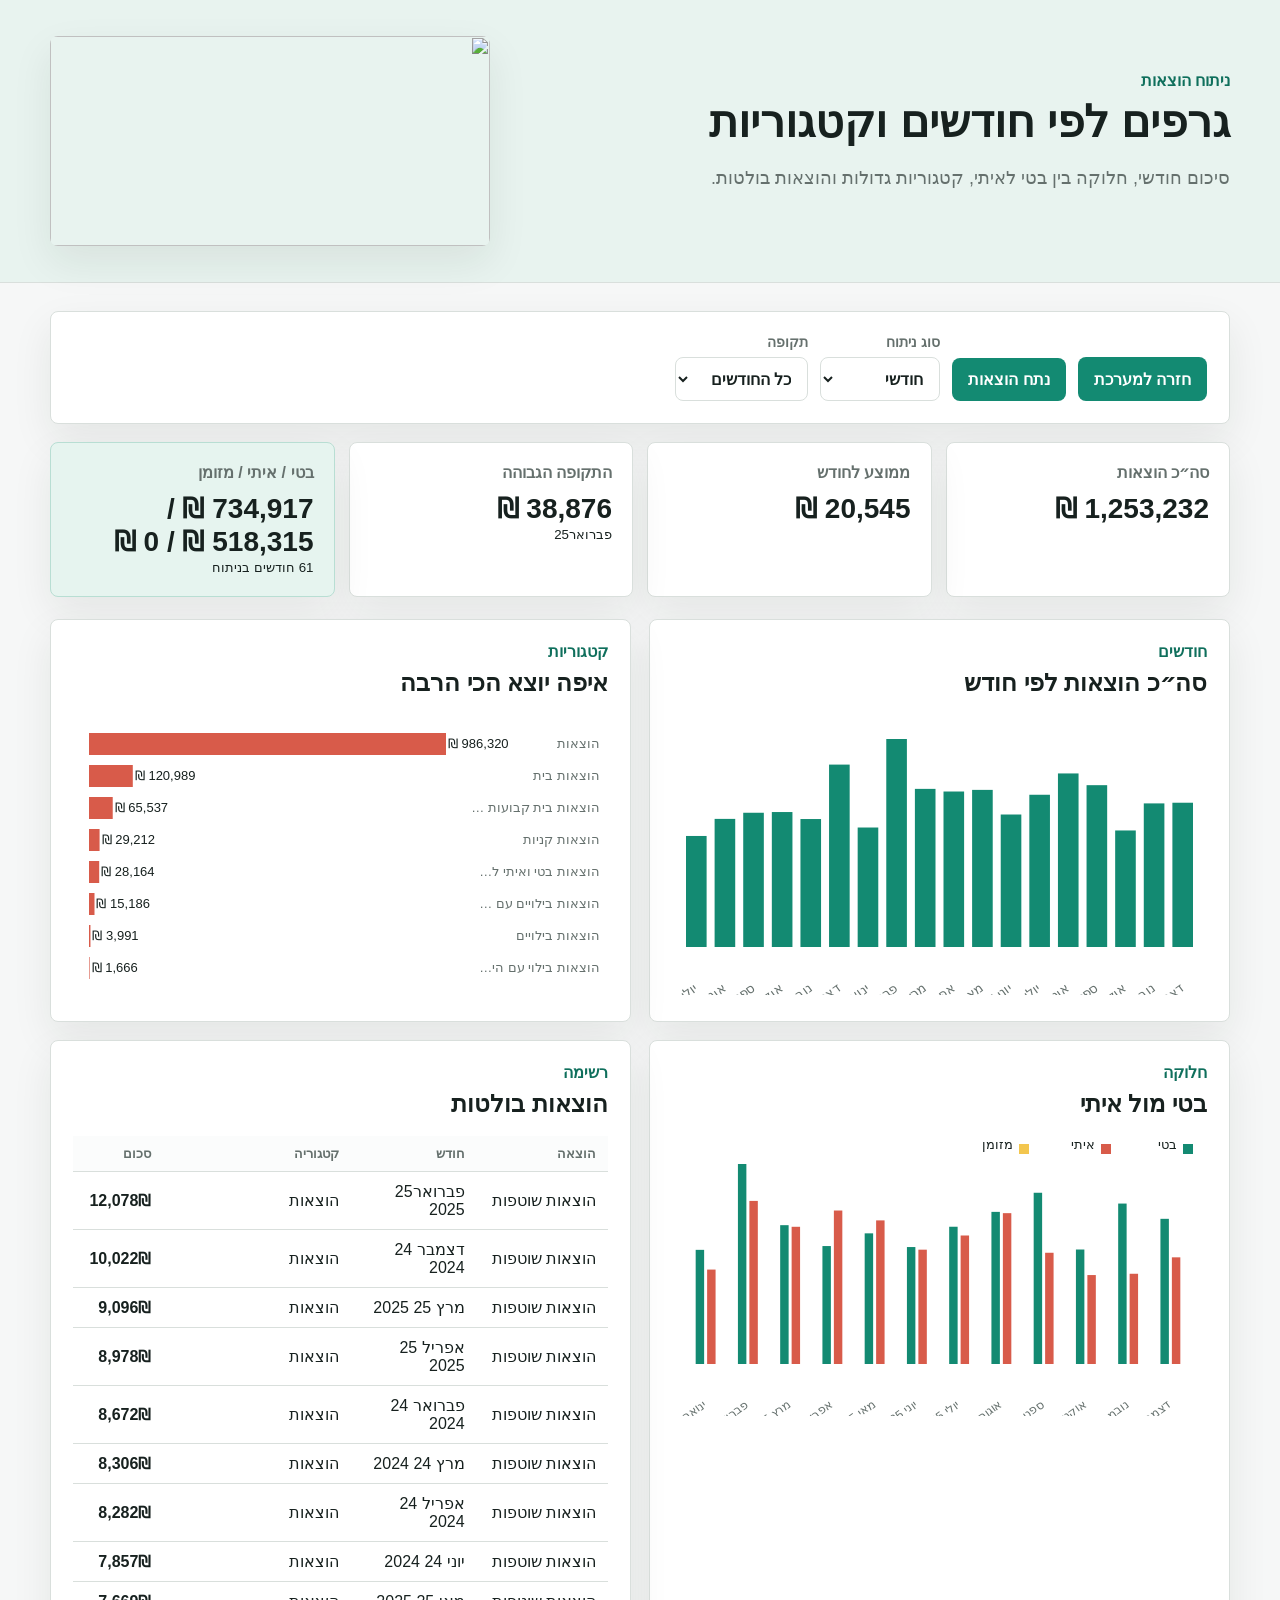
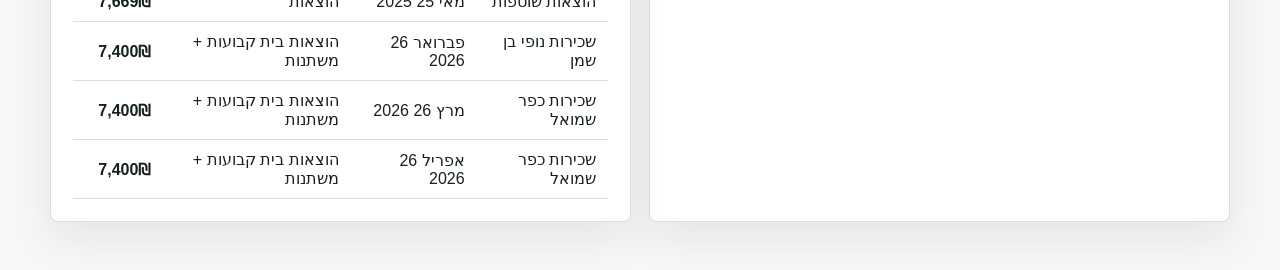
==== analysis/index.html @ 44b39396 "Expand expense analysis filters" ====
<!doctype html>
<html lang="he" dir="rtl">
<head>
  <meta charset="utf-8">
  <meta name="viewport" content="width=device-width, initial-scale=1">
  <meta http-equiv="refresh" content="0; url=../analysis.html?v=3">
  <title>ניתוח הוצאות</title>
  <link rel="canonical" href="../analysis.html?v=3">
</head>
<body>
  <a href="../analysis.html?v=3">ניתוח הוצאות</a>
</body>
</html>
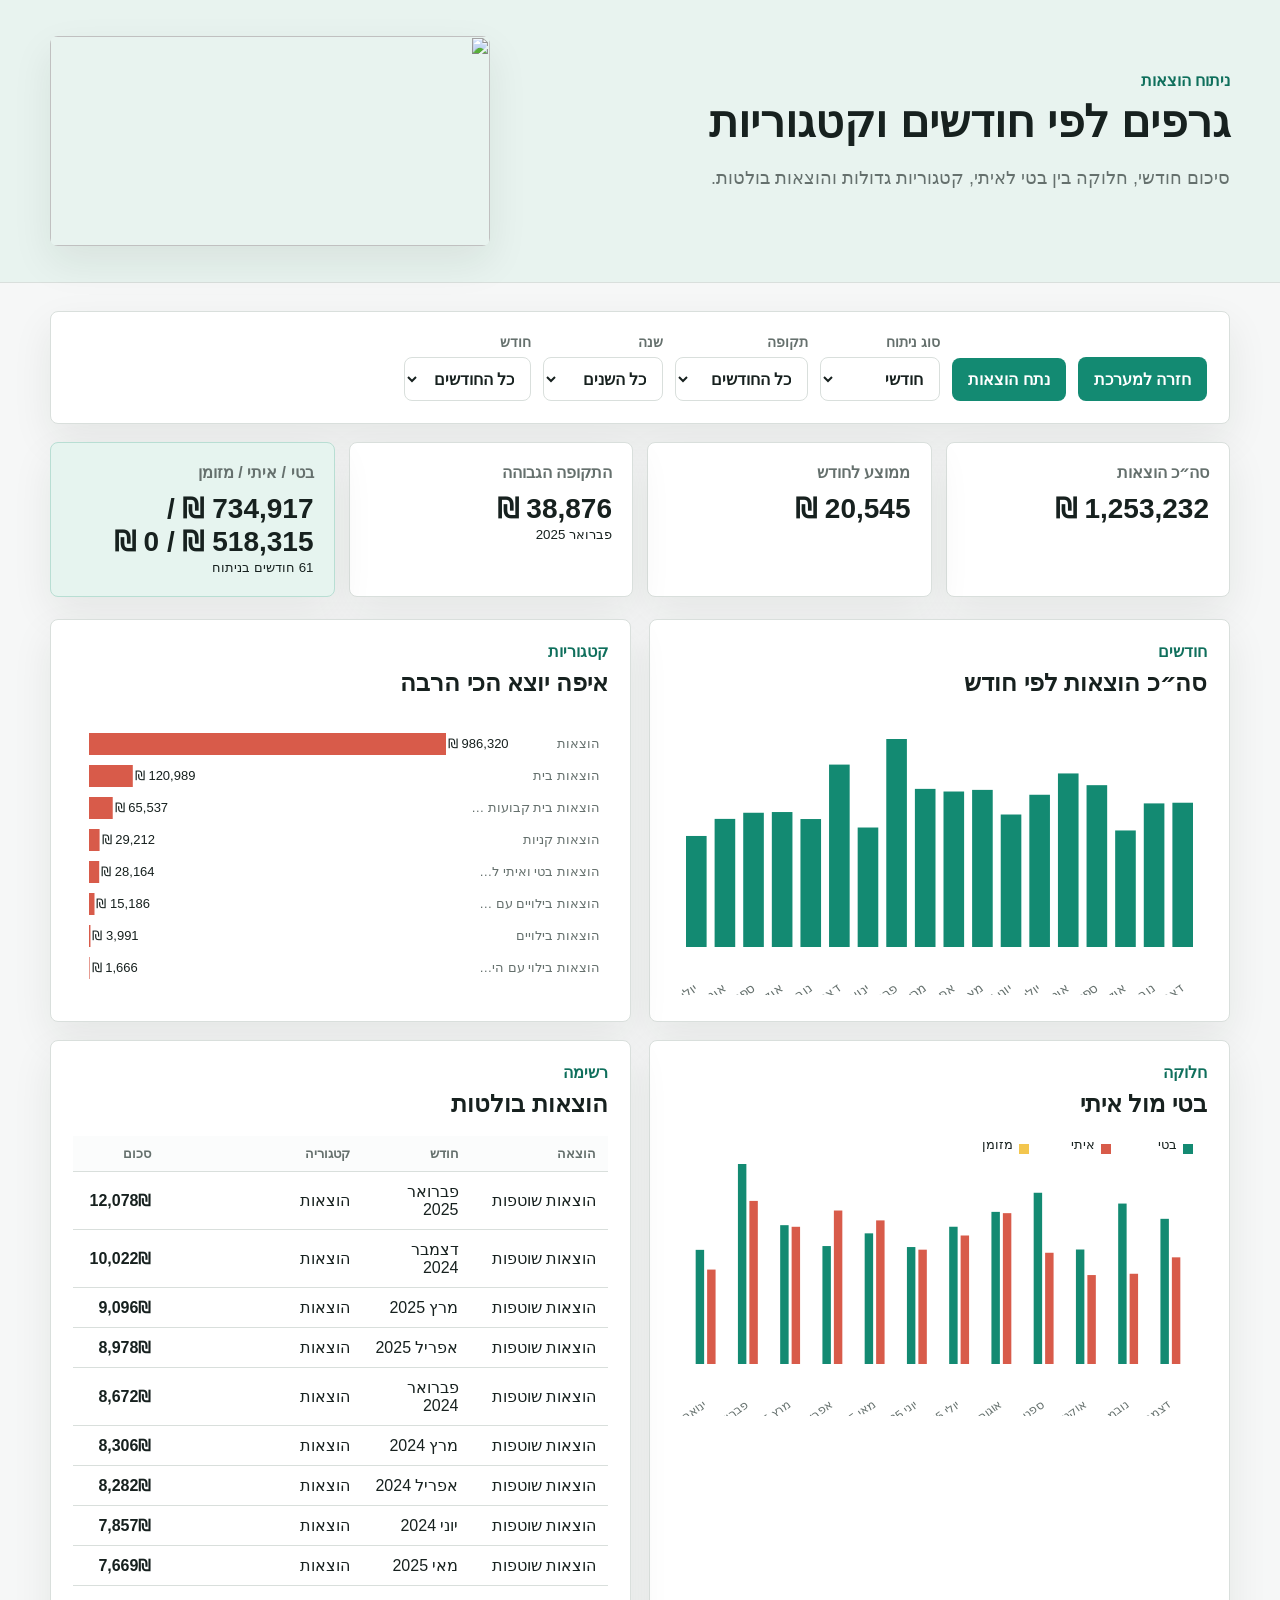
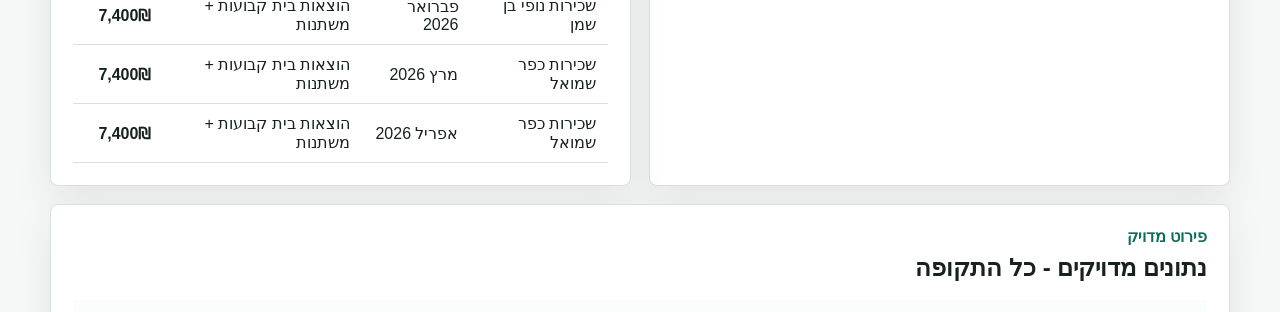
==== commit be37d538: "Add precise year and month analysis" ====
--- a/analysis/index.html
+++ b/analysis/index.html
@@ -3,11 +3,11 @@
 <head>
   <meta charset="utf-8">
   <meta name="viewport" content="width=device-width, initial-scale=1">
-  <meta http-equiv="refresh" content="0; url=../analysis.html?v=3">
+  <meta http-equiv="refresh" content="0; url=../analysis.html?v=4">
   <title>ניתוח הוצאות</title>
-  <link rel="canonical" href="../analysis.html?v=3">
+  <link rel="canonical" href="../analysis.html?v=4">
 </head>
 <body>
-  <a href="../analysis.html?v=3">ניתוח הוצאות</a>
+  <a href="../analysis.html?v=4">ניתוח הוצאות</a>
 </body>
 </html>
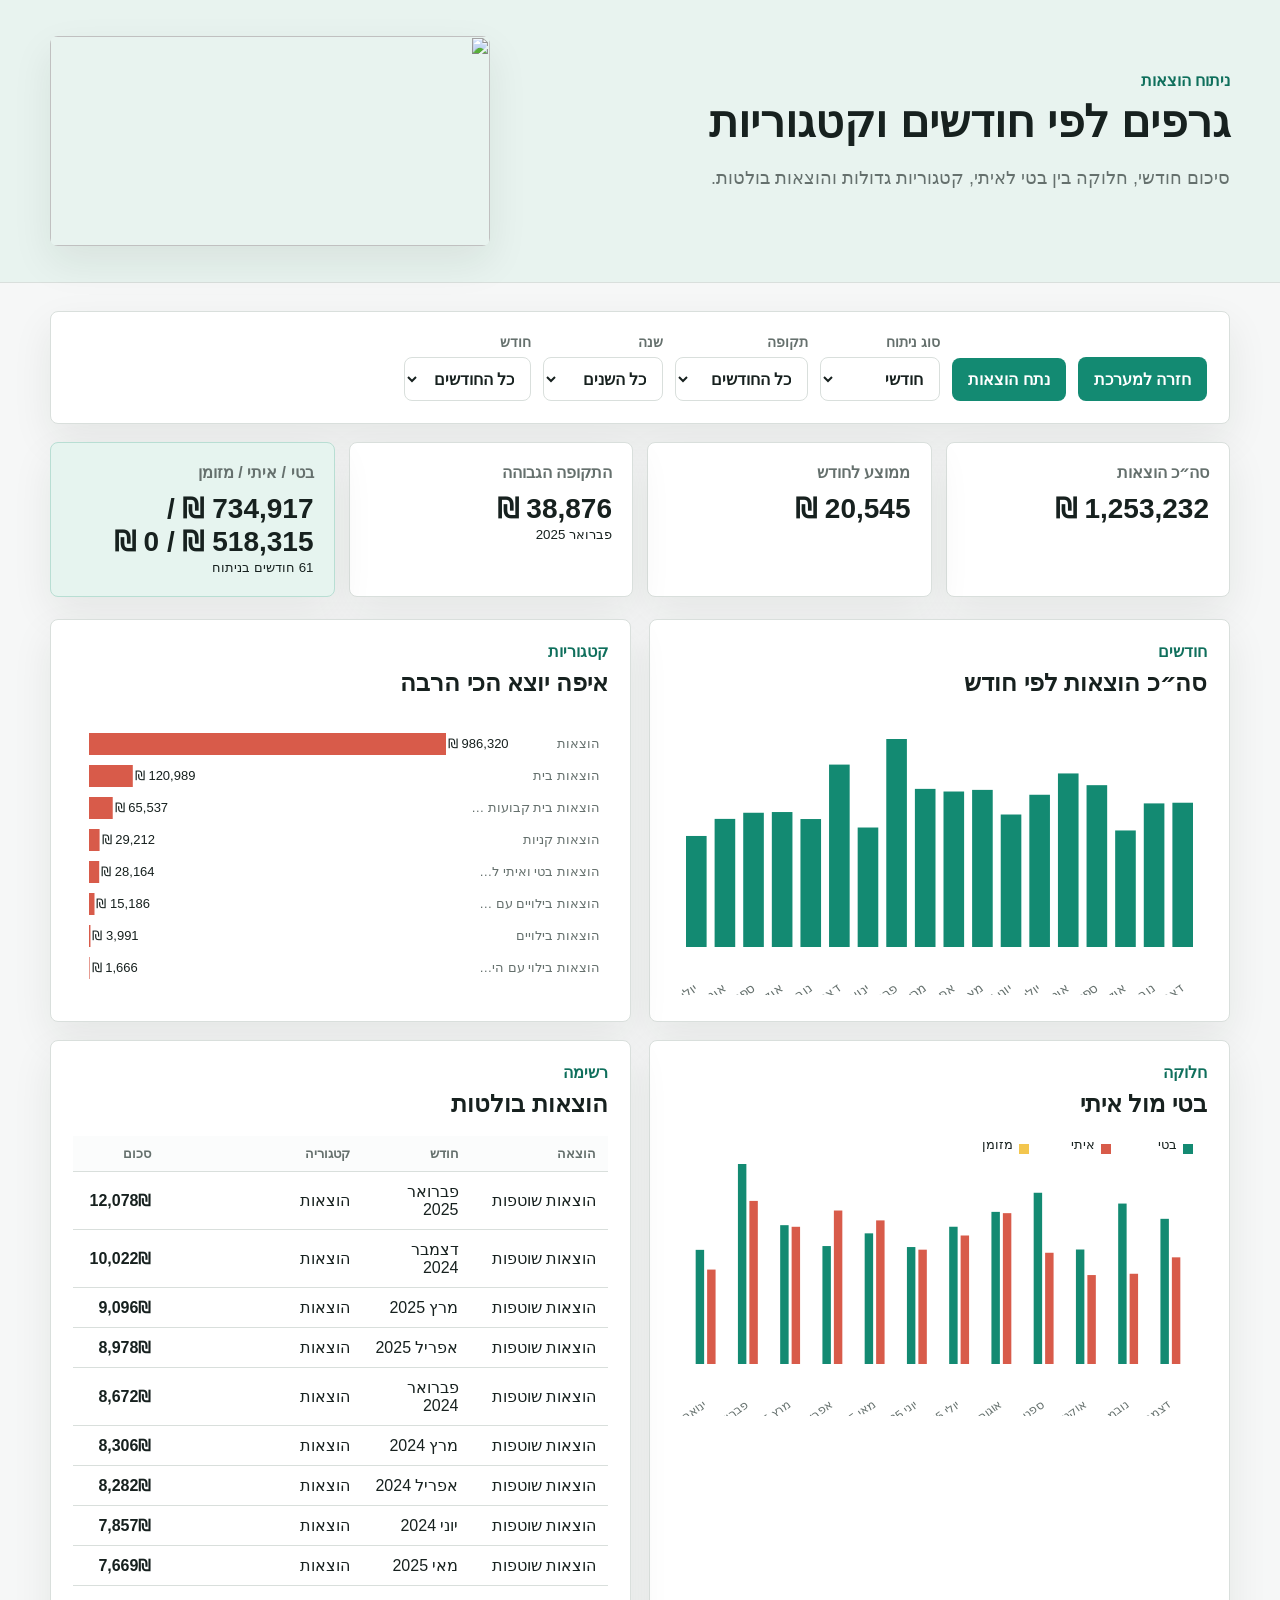
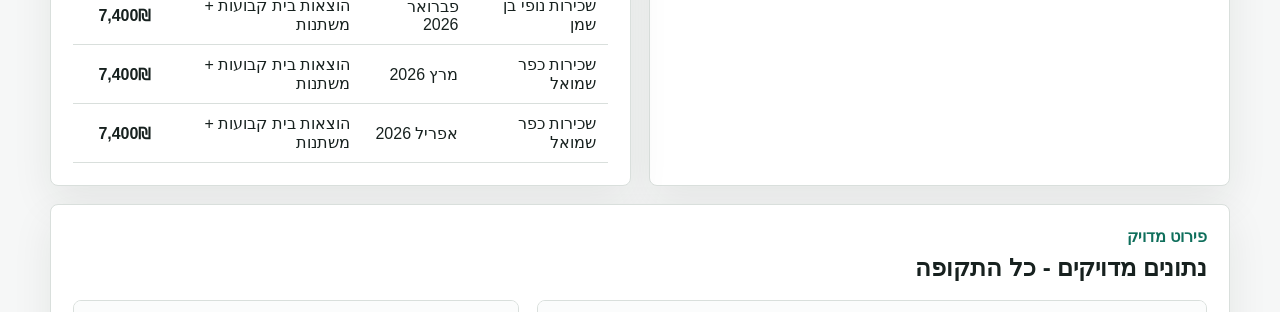
==== commit e3851891: "Improve analysis table readability" ====
--- a/analysis/index.html
+++ b/analysis/index.html
@@ -3,11 +3,11 @@
 <head>
   <meta charset="utf-8">
   <meta name="viewport" content="width=device-width, initial-scale=1">
-  <meta http-equiv="refresh" content="0; url=../analysis.html?v=4">
+  <meta http-equiv="refresh" content="0; url=../analysis.html?v=5">
   <title>ניתוח הוצאות</title>
-  <link rel="canonical" href="../analysis.html?v=4">
+  <link rel="canonical" href="../analysis.html?v=5">
 </head>
 <body>
-  <a href="../analysis.html?v=4">ניתוח הוצאות</a>
+  <a href="../analysis.html?v=5">ניתוח הוצאות</a>
 </body>
 </html>
